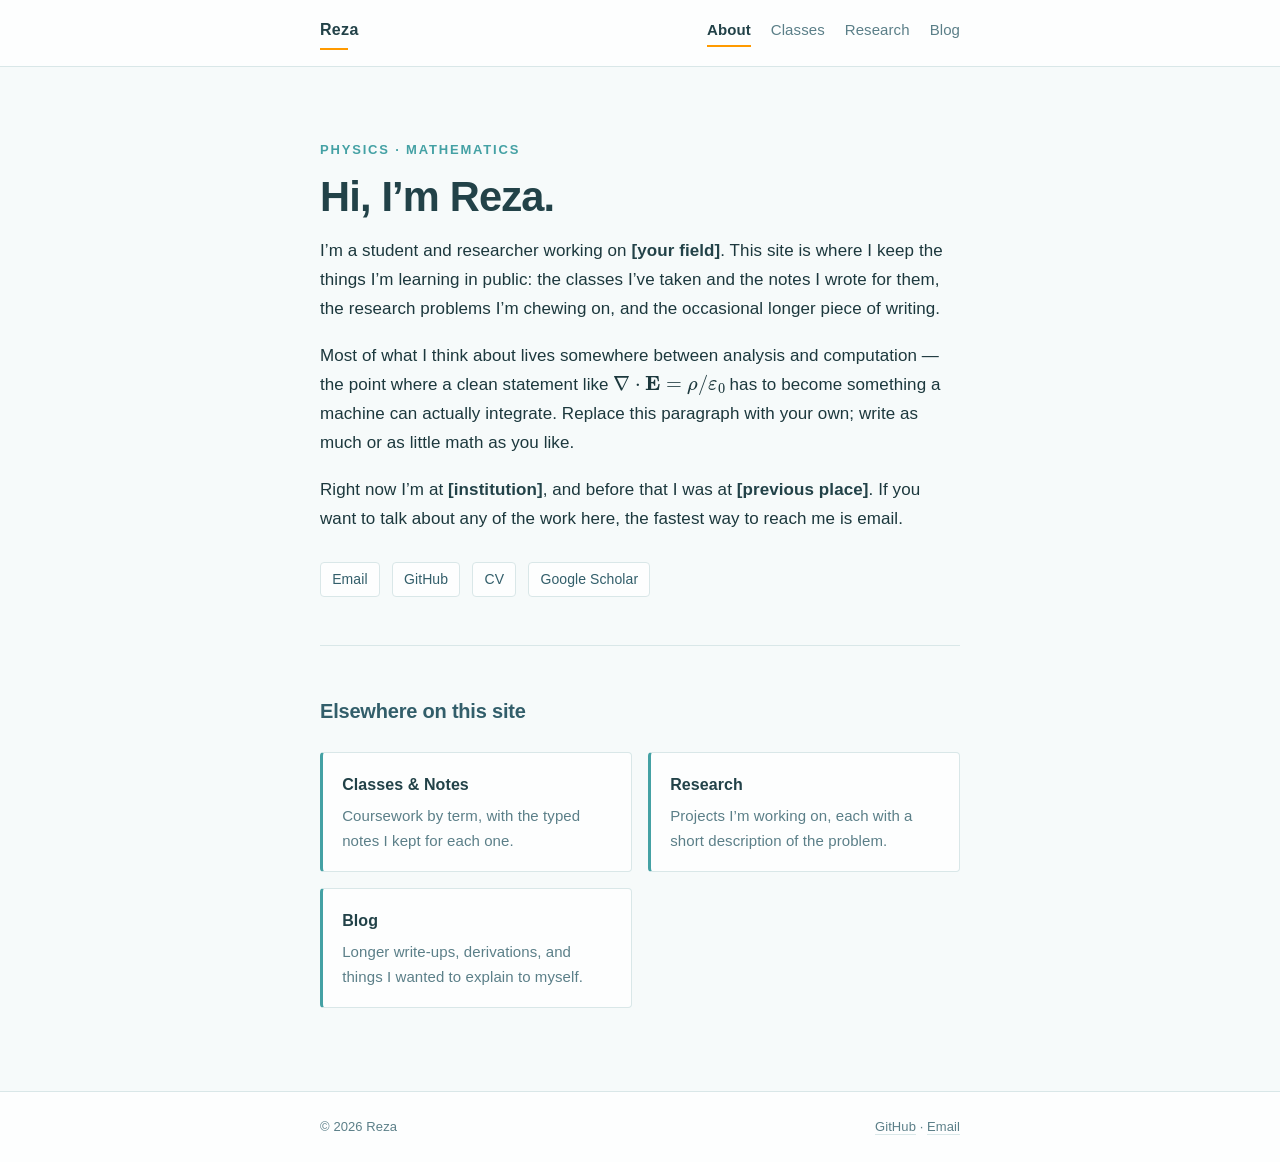
==== index.html @ cf62aef7 "Build the site from scratch as plain static HTML Replaces the placeholder README-only repo with a ha" ====
<!doctype html>
<html lang="en">
<head>
<meta charset="utf-8">
<meta name="viewport" content="width=device-width, initial-scale=1">
<title>Reza — About</title>
<meta name="description" content="Personal site: bio, coursework and notes, research projects, and writing.">
<meta name="color-scheme" content="light dark">
<link rel="icon" href="assets/favicon.svg" type="image/svg+xml">
<link rel="stylesheet" href="assets/css/style.css">
<script src="assets/js/site.js"></script>
<script defer id="MathJax-script" src="assets/vendor/mathjax/tex-chtml.js"></script>
</head>
<body>
<a class="skip-link" href="#main">Skip to content</a>

<header class="site-header">
  <div class="wrap">
    <a class="brand" href="index.html">Reza</a>
    <nav class="nav" aria-label="Primary">
      <a href="index.html" aria-current="page">About</a>
      <a href="classes.html">Classes</a>
      <a href="research.html">Research</a>
      <a href="blog.html">Blog</a>
    </nav>
  </div>
</header>

<main id="main">
  <div class="wrap">

    <!-- ==================================================================
         EDIT ME: your name, role line, and bio paragraphs.
         LaTeX works here too, e.g. $\hat{H}\psi = E\psi$.
         ================================================================== -->

    <section class="hero">
      <p class="hero-role">Physics &middot; Mathematics</p>
      <h1 class="page-title">Hi, I&rsquo;m Reza.</h1>
    </section>

    <div class="bio">
      <p>
        I&rsquo;m a student and researcher working on <strong>[your field]</strong>. This site is
        where I keep the things I&rsquo;m learning in public: the classes I&rsquo;ve taken and the
        notes I wrote for them, the research problems I&rsquo;m chewing on, and the occasional
        longer piece of writing.
      </p>
      <p>
        Most of what I think about lives somewhere between analysis and computation &mdash;
        the point where a clean statement like $\nabla \cdot \mathbf{E} = \rho/\varepsilon_0$
        has to become something a machine can actually integrate. Replace this paragraph with
        your own; write as much or as little math as you like.
      </p>
      <p>
        Right now I&rsquo;m at <strong>[institution]</strong>, and before that I was at
        <strong>[previous place]</strong>. If you want to talk about any of the work here,
        the fastest way to reach me is email.
      </p>

      <ul class="links">
        <li><a href="mailto:mhmdrzkzm04@gmail.com">Email</a></li>
        <li><a href="https://github.com/rezakaze">GitHub</a></li>
        <li><a href="#">CV</a></li>
        <li><a href="#">Google&nbsp;Scholar</a></li>
      </ul>
    </div>

    <hr>

    <h2>Elsewhere on this site</h2>
    <ul class="tabs">
      <li>
        <a class="card" href="classes.html">
          <h3>Classes &amp; Notes</h3>
          <p>Coursework by term, with the typed notes I kept for each one.</p>
        </a>
      </li>
      <li>
        <a class="card" href="research.html">
          <h3>Research</h3>
          <p>Projects I&rsquo;m working on, each with a short description of the problem.</p>
        </a>
      </li>
      <li>
        <a class="card" href="blog.html">
          <h3>Blog</h3>
          <p>Longer write-ups, derivations, and things I wanted to explain to myself.</p>
        </a>
      </li>
    </ul>
  </div>
</main>

<footer class="site-footer">
  <div class="wrap">
    <span>&copy; <span data-year>2026</span> Reza</span>
    <span><a href="https://github.com/rezakaze">GitHub</a> &middot; <a href="mailto:mhmdrzkzm04@gmail.com">Email</a></span>
  </div>
</footer>
</body>
</html>
---- assets/css/style.css ----
/* ==========================================================================
   Palette — only these four colors and shades/tints of them.
     #224248  ink      (deep teal)
     #325E6A  slate    (mid teal-blue)
     #44A1A4  teal     (accent)
     #FF9A00  amber    (highlight)
   ========================================================================== */

:root {
  color-scheme: light;

  --ink:    #224248;
  --slate:  #325E6A;
  --teal:   #44A1A4;
  --amber:  #FF9A00;

  /* tints & shades derived from the four above */
  --bg:        #f6fafa;
  --surface:   #fdfefe;
  --text:      #1c383d;
  --muted:     #5b7f88;
  --line:      #d9e7e8;
  --line-soft: #e9f1f2;
  --amber-soft:#fff3e0;
  --teal-soft: #e5f3f3;

  --measure: 44rem;
  --pad: clamp(1.25rem, 4vw, 2rem);
  --radius: 4px;

  --sans: ui-sans-serif, -apple-system, BlinkMacSystemFont, "Segoe UI", Inter,
          Roboto, "Helvetica Neue", Arial, sans-serif;
  --mono: ui-monospace, SFMono-Regular, "SF Mono", Menlo, Consolas,
          "Liberation Mono", monospace;
}

@media (prefers-color-scheme: dark) {
  :root {
    color-scheme: dark;
    --bg:        #142a2f;
    --surface:   #1b363c;
    --text:      #dbe9ea;
    --muted:     #96b3b9;
    --line:      #2b4d55;
    --line-soft: #23424a;
    --amber-soft:#3a2c14;
    --teal-soft: #1e3f45;
  }
}

/* --------------------------------------------------------------- reset -- */

*, *::before, *::after { box-sizing: border-box; }

html { -webkit-text-size-adjust: 100%; scroll-behavior: smooth; }

body {
  margin: 0;
  background: var(--bg);
  color: var(--text);
  font-family: var(--sans);
  font-size: 1.0625rem;
  line-height: 1.7;
  letter-spacing: 0.005em;
  -webkit-font-smoothing: antialiased;
}

img { max-width: 100%; height: auto; }

a {
  color: var(--slate);
  text-decoration: none;
  border-bottom: 1px solid var(--teal);
  transition: color .15s ease, border-color .15s ease, background-color .15s ease;
}
a:hover { color: var(--teal); border-bottom-color: var(--amber); }

:focus-visible {
  outline: 2px solid var(--amber);
  outline-offset: 3px;
  border-radius: 2px;
}

/* --------------------------------------------------------------- layout - */

.wrap {
  width: 100%;
  max-width: var(--measure);
  margin-inline: auto;
  padding-inline: var(--pad);
}

.skip-link {
  position: absolute;
  left: -9999px;
  top: 0;
  background: var(--amber);
  color: #224248;
  padding: .5rem .9rem;
  border: 0;
  z-index: 20;
}
.skip-link:focus { left: 0; }

/* ---------------------------------------------------------------- header  */

.site-header {
  border-bottom: 1px solid var(--line);
  background: var(--surface);
  position: sticky;
  top: 0;
  z-index: 10;
}

.site-header .wrap {
  display: flex;
  flex-wrap: wrap;
  align-items: baseline;
  gap: .5rem 1.5rem;
  padding-block: 1rem;
}

.brand {
  font-size: 1rem;
  font-weight: 650;
  letter-spacing: 0.02em;
  color: var(--ink);
  border: 0;
  margin-right: auto;
}
@media (prefers-color-scheme: dark) { .brand { color: var(--text); } }
.brand:hover { color: var(--teal); }
.brand::after {
  content: "";
  display: block;
  width: 1.75rem;
  height: 2px;
  margin-top: .3rem;
  background: var(--amber);
}

.nav {
  display: flex;
  flex-wrap: wrap;
  gap: 1.25rem;
  font-size: .9375rem;
}

.nav a {
  color: var(--muted);
  border-bottom: 2px solid transparent;
  padding-bottom: 2px;
}
.nav a:hover { color: var(--teal); border-bottom-color: var(--teal); }
.nav a[aria-current="page"] {
  color: var(--ink);
  border-bottom-color: var(--amber);
  font-weight: 550;
}
@media (prefers-color-scheme: dark) { .nav a[aria-current="page"] { color: var(--text); } }

/* ------------------------------------------------------------------ page  */

main { padding-block: clamp(2.5rem, 7vw, 4.5rem) 4rem; }

.page-title {
  font-size: clamp(1.9rem, 5vw, 2.6rem);
  line-height: 1.15;
  letter-spacing: -0.02em;
  font-weight: 680;
  color: var(--ink);
  margin: 0 0 .5rem;
}
@media (prefers-color-scheme: dark) { .page-title { color: var(--text); } }

.lede {
  color: var(--muted);
  font-size: 1.05rem;
  margin: 0 0 2.5rem;
  max-width: 38rem;
}

h2 {
  font-size: 1.25rem;
  letter-spacing: -0.01em;
  color: var(--slate);
  margin: 3rem 0 1rem;
  font-weight: 640;
}
@media (prefers-color-scheme: dark) { h2 { color: var(--teal); } }

h3 { font-size: 1.05rem; margin: 2rem 0 .5rem; font-weight: 620; }

p, ul, ol { margin: 0 0 1.15rem; }
ul, ol { padding-left: 1.25rem; }
li { margin-bottom: .35rem; }
li::marker { color: var(--teal); }

hr {
  border: 0;
  border-top: 1px solid var(--line);
  margin: 3rem 0;
}

strong { color: var(--ink); font-weight: 640; }
@media (prefers-color-scheme: dark) { strong { color: var(--text); } }

small, .small { font-size: .875rem; color: var(--muted); }

blockquote {
  margin: 1.5rem 0;
  padding: .25rem 0 .25rem 1.15rem;
  border-left: 3px solid var(--teal);
  color: var(--muted);
  font-style: italic;
}

code {
  font-family: var(--mono);
  font-size: .875em;
  background: var(--teal-soft);
  color: var(--ink);
  padding: .1em .35em;
  border-radius: 3px;
}
@media (prefers-color-scheme: dark) { code { color: var(--text); } }

pre {
  background: var(--surface);
  border: 1px solid var(--line);
  border-left: 3px solid var(--teal);
  border-radius: var(--radius);
  padding: 1rem 1.1rem;
  overflow-x: auto;
  font-size: .875rem;
  line-height: 1.6;
}
pre code { background: none; padding: 0; font-size: 1em; }

table {
  width: 100%;
  border-collapse: collapse;
  font-size: .9375rem;
  margin: 0 0 1.5rem;
}
th, td {
  text-align: left;
  padding: .6rem .75rem .6rem 0;
  border-bottom: 1px solid var(--line-soft);
  vertical-align: top;
}
th {
  color: var(--slate);
  font-weight: 620;
  border-bottom-color: var(--line);
  font-size: .8125rem;
  text-transform: uppercase;
  letter-spacing: .08em;
}
@media (prefers-color-scheme: dark) { th { color: var(--teal); } }

.table-scroll { overflow-x: auto; }

/* ------------------------------------------------------------------ home  */

.hero { margin-bottom: 1rem; }
.hero .page-title { margin-bottom: .75rem; }

.hero-role {
  color: var(--teal);
  font-size: .8125rem;
  text-transform: uppercase;
  letter-spacing: .14em;
  font-weight: 640;
  margin: 0 0 .75rem;
}

.bio { max-width: 40rem; }
.bio p { margin-bottom: 1.15rem; }

.links {
  display: flex;
  flex-wrap: wrap;
  gap: .5rem .75rem;
  margin: 1.75rem 0 0;
  padding: 0;
  list-style: none;
}
.links li { margin: 0; }
.links a {
  display: inline-block;
  font-size: .875rem;
  padding: .3rem .7rem;
  border: 1px solid var(--line);
  border-radius: var(--radius);
  color: var(--slate);
  background: var(--surface);
}
@media (prefers-color-scheme: dark) { .links a { color: var(--text); } }
.links a:hover { border-color: var(--teal); color: var(--teal); background: var(--teal-soft); }

/* section cards linking to the other tabs */

.tabs {
  display: grid;
  gap: 1rem;
  grid-template-columns: repeat(auto-fit, minmax(15rem, 1fr));
  margin-top: 1.5rem;
  padding: 0;
  list-style: none;
}
.tabs li { margin: 0; }

.card {
  display: block;
  height: 100%;
  padding: 1.1rem 1.2rem;
  background: var(--surface);
  border: 1px solid var(--line);
  border-left: 3px solid var(--teal);
  border-radius: var(--radius);
  color: inherit;
}
.card:hover {
  border-color: var(--teal);
  border-left-color: var(--amber);
  transform: translateY(-1px);
}
.card h3 {
  margin: 0 0 .3rem;
  font-size: 1rem;
  color: var(--ink);
}
@media (prefers-color-scheme: dark) { .card h3 { color: var(--text); } }
.card p { margin: 0; color: var(--muted); font-size: .9375rem; }

/* ------------------------------------------------------------- listings - */

.entry {
  padding: 1.4rem 0;
  border-bottom: 1px solid var(--line-soft);
}
.entry:first-of-type { padding-top: .5rem; }
.entry:last-of-type { border-bottom: 0; }
.entry h3 { margin: 0 0 .35rem; }
.entry h3 a { color: var(--ink); border-bottom-color: transparent; }
@media (prefers-color-scheme: dark) { .entry h3 a { color: var(--text); } }
.entry h3 a:hover { color: var(--teal); border-bottom-color: var(--amber); }
.entry p { margin: 0 0 .5rem; }

.meta {
  display: flex;
  flex-wrap: wrap;
  gap: .4rem .9rem;
  align-items: center;
  font-size: .8125rem;
  color: var(--muted);
  margin: 0 0 .4rem;
  letter-spacing: .02em;
}

.tag {
  display: inline-block;
  font-size: .75rem;
  letter-spacing: .06em;
  text-transform: uppercase;
  font-weight: 620;
  color: var(--slate);
  background: var(--teal-soft);
  border-radius: 2px;
  padding: .1rem .45rem;
}
@media (prefers-color-scheme: dark) { .tag { color: var(--text); } }
.tag--active { color: var(--ink); background: var(--amber-soft); }
@media (prefers-color-scheme: dark) { .tag--active { color: var(--amber); } }

.note-links {
  display: flex;
  flex-wrap: wrap;
  gap: .5rem .75rem;
  padding: 0;
  margin: .5rem 0 0;
  list-style: none;
  font-size: .875rem;
}
.note-links li { margin: 0; }

/* ------------------------------------------------------------------ math  */

.math-block {
  margin: 1.5rem 0;
  padding: .25rem 0;
  overflow-x: auto;
  overflow-y: hidden;
}
mjx-container[display="true"] { margin: 1.4rem 0 !important; }
mjx-container { max-width: 100%; }

/* Long display equations get a little breathing room on narrow screens; anything
   still too wide scrolls inside its .math-block rather than stretching the page. */
@media (max-width: 32rem) {
  mjx-container[display="true"] { font-size: 94%; }
}

.callout {
  background: var(--surface);
  border: 1px solid var(--line);
  border-left: 3px solid var(--amber);
  border-radius: var(--radius);
  padding: 1rem 1.15rem;
  margin: 1.5rem 0;
}
.callout > :last-child { margin-bottom: 0; }
.callout-title {
  font-size: .75rem;
  text-transform: uppercase;
  letter-spacing: .1em;
  font-weight: 660;
  color: var(--amber);
  margin: 0 0 .35rem;
}

/* ---------------------------------------------------------------- footer  */

.site-footer {
  border-top: 1px solid var(--line);
  background: var(--surface);
  padding-block: 1.5rem;
  font-size: .8125rem;
  color: var(--muted);
}
.site-footer .wrap {
  display: flex;
  flex-wrap: wrap;
  justify-content: space-between;
  gap: .5rem 1.5rem;
}
.site-footer a { color: var(--muted); border-bottom-color: var(--line); }
.site-footer a:hover { color: var(--teal); border-bottom-color: var(--amber); }

.back {
  display: inline-block;
  font-size: .875rem;
  margin-bottom: 1.5rem;
  border-bottom-color: transparent;
  color: var(--muted);
}
.back:hover { color: var(--teal); }

@media (prefers-reduced-motion: reduce) {
  * { transition: none !important; scroll-behavior: auto !important; }
  .card:hover { transform: none; }
}

@media print {
  .site-header, .site-footer, .skip-link { display: none; }
  body { background: #fff; color: #000; }
}
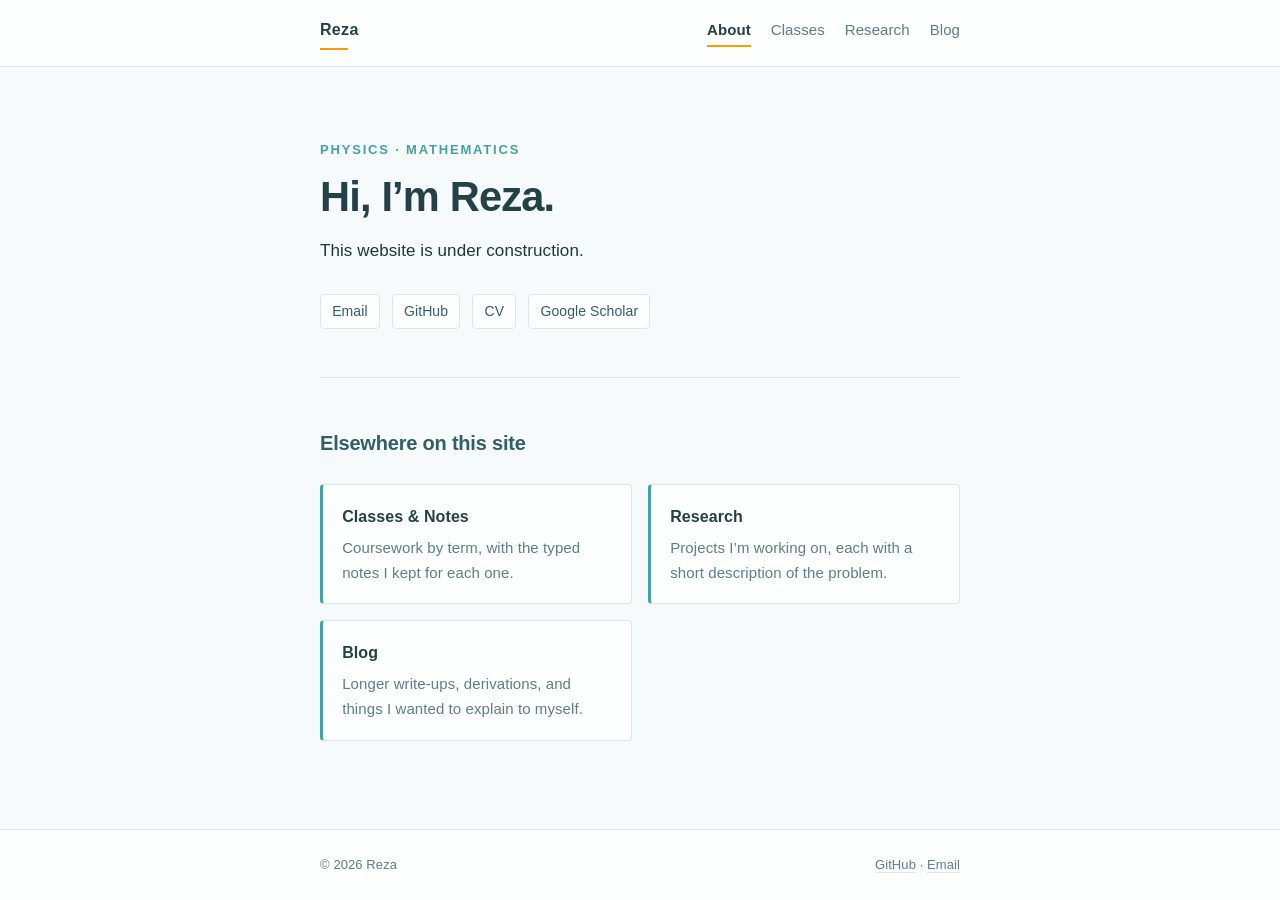
==== commit 2e140563: "Rebuild generated pages Generated from content/, blog/posts/ and notes/ by tools/build.py." ====
--- a/index.html
+++ b/index.html
@@ -1,10 +1,11 @@
 <!doctype html>
 <html lang="en">
 <head>
+<!-- Generated by tools/build.py from content/pages/index.md — edit that file, not this one. -->
 <meta charset="utf-8">
 <meta name="viewport" content="width=device-width, initial-scale=1">
 <title>Reza — About</title>
-<meta name="description" content="Personal site: bio, coursework and notes, research projects, and writing.">
+<meta name="description" content="Personal site — bio, coursework and notes, research projects, and writing.">
 <meta name="color-scheme" content="light dark">
 <link rel="icon" href="assets/favicon.svg" type="image/svg+xml">
 <link rel="stylesheet" href="assets/css/style.css">
@@ -29,40 +30,19 @@
 <main id="main">
   <div class="wrap">
 
-    <!-- ==================================================================
-         EDIT ME: your name, role line, and bio paragraphs.
-         LaTeX works here too, e.g. $\hat{H}\psi = E\psi$.
-         ================================================================== -->
-
     <section class="hero">
-      <p class="hero-role">Physics &middot; Mathematics</p>
-      <h1 class="page-title">Hi, I&rsquo;m Reza.</h1>
+      <p class="hero-role">Physics · Mathematics</p>
+      <h1 class="page-title">Hi, I&#8217;m Reza.</h1>
     </section>
 
     <div class="bio">
-      <p>
-        I&rsquo;m a student and researcher working on <strong>[your field]</strong>. This site is
-        where I keep the things I&rsquo;m learning in public: the classes I&rsquo;ve taken and the
-        notes I wrote for them, the research problems I&rsquo;m chewing on, and the occasional
-        longer piece of writing.
-      </p>
-      <p>
-        Most of what I think about lives somewhere between analysis and computation &mdash;
-        the point where a clean statement like $\nabla \cdot \mathbf{E} = \rho/\varepsilon_0$
-        has to become something a machine can actually integrate. Replace this paragraph with
-        your own; write as much or as little math as you like.
-      </p>
-      <p>
-        Right now I&rsquo;m at <strong>[institution]</strong>, and before that I was at
-        <strong>[previous place]</strong>. If you want to talk about any of the work here,
-        the fastest way to reach me is email.
-      </p>
+      <p>This website is under construction. </p>
 
       <ul class="links">
-        <li><a href="mailto:mhmdrzkzm04@gmail.com">Email</a></li>
-        <li><a href="https://github.com/rezakaze">GitHub</a></li>
+        <li><a href="mailto:kazemi@berkeley.edu">Email</a></li>
+        <li><a href="https://github.com/kazemi-reza">GitHub</a></li>
         <li><a href="#">CV</a></li>
-        <li><a href="#">Google&nbsp;Scholar</a></li>
+        <li><a href="https://scholar.google.com/citations?user=HjDReEsAAAAJ&hl=en">Google&nbsp;Scholar</a></li>
       </ul>
     </div>
 
@@ -89,13 +69,14 @@
         </a>
       </li>
     </ul>
+
   </div>
 </main>
 
 <footer class="site-footer">
   <div class="wrap">
     <span>&copy; <span data-year>2026</span> Reza</span>
-    <span><a href="https://github.com/rezakaze">GitHub</a> &middot; <a href="mailto:mhmdrzkzm04@gmail.com">Email</a></span>
+    <span><a href="https://github.com/kazemi-reza">GitHub</a> &middot; <a href="mailto:kazemi@berkeley.edu">Email</a></span>
   </div>
 </footer>
 </body>
--- a/assets/css/style.css
+++ b/assets/css/style.css
@@ -56,6 +56,10 @@
 
 body {
   margin: 0;
+  /* Keeps the footer at the bottom of the window on a short page. */
+  min-height: 100vh;
+  display: flex;
+  flex-direction: column;
   background: var(--bg);
   color: var(--text);
   font-family: var(--sans);
@@ -161,7 +165,10 @@
 
 /* ------------------------------------------------------------------ page  */
 
-main { padding-block: clamp(2.5rem, 7vw, 4.5rem) 4rem; }
+main {
+  flex: 1 0 auto;
+  padding-block: clamp(2.5rem, 7vw, 4.5rem) 4rem;
+}
 
 .page-title {
   font-size: clamp(1.9rem, 5vw, 2.6rem);
